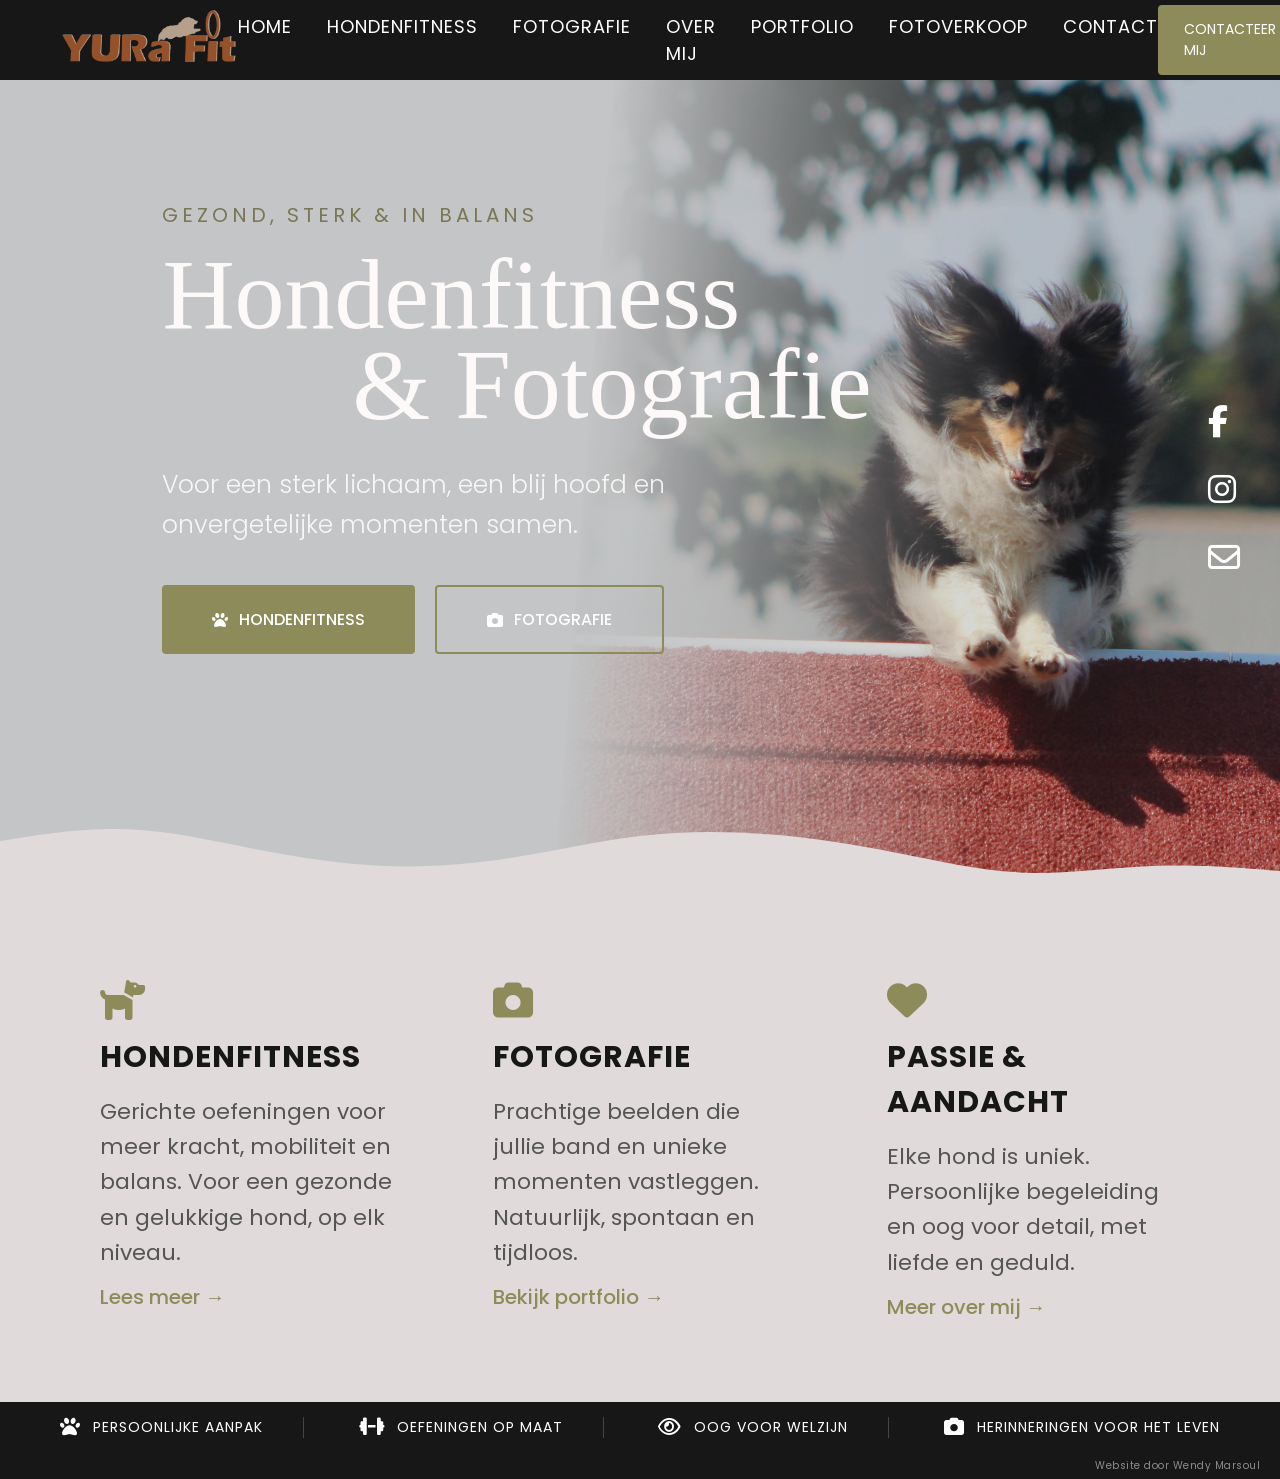
==== index.html @ e91c02cc "google meta" ====
<!DOCTYPE html>
<html lang="nl-BE">
    <head>
        <meta charset="UTF-8">
        <meta name="viewport" content="width=device-width, initial-scale=1.0">
        <title>YURa Fit</title>
        <meta name="description" content="YURa Fit biedt hondenfitness en hondenfotografie in Jeuk. Gerichte oefeningen voor een sterke, gezonde hond en unieke fotoshoots die jullie band vastleggen.">
        <meta property="og:title" content="YURa Fit - Hondenfitness & Fotografie">
        <meta property="og:description" content="Gerichte oefeningen voor een sterke, gezonde hond en unieke fotoshoots die jullie band vastleggen.">
        <meta property="og:image" content="https://www.yurafit.be/images/logo.png">
        <meta property="og:url" content="https://www.yurafit.be/">
        <meta property="og:type" content="website">
        <meta name="google-site-verification" content="JeFOUEMI4DxYwuW99Ffau11u6Cs1Gw92V0Bd8G1tP6U" />
        <link rel="icon" href="favicon.ico">
        <link rel="stylesheet" href="css/style.css">

        <!-- Google Font -->
        <link href="https://fonts.googleapis.com/css2?family=Poppins:wght@300;400;500;600;700&display=swap" rel="stylesheet"> <!--Die regel zorgt ervoor dat je website automatisch het lettertype Poppins van Google gebruikt.-->
        <!--Font Awesome toevoegen-->
        <link rel="stylesheet" href="https://cdnjs.cloudflare.com/ajax/libs/font-awesome/6.7.2/css/all.min.css"> 
    </head>
    <body>
        <header>
            <nav class="navbar"> <!--nav is een html-element het is een semantische HTML-tag-->

                <div class="logo">
                    <img src="images/logo.png" alt="Yurafit Logo">
                </div>

                <ul class="menu">
                    <li><a href="index.html">Home</a></li>
                    <li><a href="hondenfitness.html">Hondenfitness</a></li>
                    <li><a href="fotografie.html">Fotografie</a></li>
                    <li><a href="overmij.html">Over mij</a></li>
                    <li><a href="portfolio.html">Portfolio</a></li>
                    <li><a href="wedstrijdfotos.html">Fotoverkoop</a></li>
                    <li><a href="contact.html">Contact</a></li>
                </ul>

                <a href="contact.html" class="contact-btn">
                    Contacteer mij
                </a>

                <button class="hamburger" id="hamburger" aria-label="Menu openen">
                    <i class="fa-solid fa-bars"></i>
                </button>
            </nav>
        </header>
        <!-- ======================================
            HERO
        ====================================== -->
        <section class="hero">
            <div class="hero-content"> <!--Een container maken voor de tekst-->
                <p class="hero-subtitle">
                    GEZOND, STERK &amp; IN BALANS <!--&amp; is de HTML-code voor het ampersand-teken (&).-->
                </p>

                <h1 class="hero-title"> <!--Grote titel toevoegen-->
                    Hondenfitness <br> <!--br betekent begin op een nieuwe regel-->
                    <span class="hero-line2">&amp; Fotografie</span> <!--span = apart element om de 2 de regel te kunnen verschuiven naar rechts.-->
                </h1>

                <p class="hero-text">
                    Voor een sterk lichaam, een blij hoofd en
                    onvergetelijke momenten samen.
                </p>

                <div class="hero-buttons">
                    <a href="hondenfitness.html" class="btn btn-primary">
                        <i class="fa-solid fa-paw"></i> Hondenfitness
                    </a>
                    <a href="fotografie.html" class="btn btn-secondary">
                        <i class="fa-solid fa-camera"></i> Fotografie
                    </a>
                </div>
            </div>

            <div class="social-icons"> <!--Container voor de social media icoontjes-->
                <a href="https://www.facebook.com/profile.php?id=61557629198032" target="_blank">
                    <i class="fa-brands fa-facebook-f"></i> 
                </a>
                <a href="https://www.instagram.com/wendymarsoul" target="_blank">
                    <i class="fa-brands fa-instagram"></i>
                </a>
                <a href="contact.html">
                    <i class="fa-regular fa-envelope"></i>
                </a>
            </div>

            <div class="wave">
                <svg xmlns="http://www.w3.org/2000/svg"
                    viewBox="0 0 1440 320"
                    preserveAspectRatio="none">
                    <path fill="rgb(224,218,218)"
                        d="M0,128L24,117.3C48,107,96,85,144,90.7C192,96,240,128,288,154.7C336,181,384,203,432,208C480,213,528,203,576,181.3C624,160,672,128,720,112C768,96,816,96,864,106.7C912,117,960,139,1008,165.3C1056,192,1104,224,1152,229.3C1200,235,1248,213,1296,208C1344,203,1392,213,1416,218.7L1440,224L1440,320L0,320Z">
                    </path>
                </svg>
            </div>
            
        </section>
       
        <!-- ======================================
            OVER ONS
        ====================================== -->
        <section class="about">
            <div class="about-container">
                <div class="about-item">
                    <i class="fa-solid fa-dog"></i>
                    <h3>Hondenfitness</h3>
                    <p>Gerichte oefeningen voor meer kracht, mobiliteit en balans. Voor een gezonde en gelukkige hond, op elk niveau.</p>
                    <a href="hondenfitness.html">Lees meer &rarr;</a>
                </div>

                <div class="about-item">
                    <i class="fa-solid fa-camera"></i>
                    <h3>Fotografie</h3>
                    <p>Prachtige beelden die jullie band en unieke momenten vastleggen. Natuurlijk, spontaan en tijdloos.</p>
                    <a href="fotografie.html">Bekijk portfolio &rarr;</a>
                </div>

                <div class="about-item">
                    <i class="fa-solid fa-heart"></i>
                    <h3>Passie &amp; aandacht</h3>
                    <p>Elke hond is uniek. Persoonlijke begeleiding en oog voor detail, met liefde en geduld.</p>
                    <a href="overmij.html">Meer over mij &rarr;</a>
                </div>
            </div>
        </section>

        <!-- ======================================
            VOETTEKST
        ====================================== -->
        <section class="info-bar">
            <div class="info-bar-container">

                <div class="info-item">
                    <i class="fa-solid fa-paw"></i>
                    <span>Persoonlijke aanpak</span>
                </div>

                <div class="info-item">
                    <i class="fa-solid fa-dumbbell"></i>
                    <span>Oefeningen op maat</span>
                </div>

                <div class="info-item">
                    <i class="fa-regular fa-eye"></i>
                    <span>Oog voor welzijn</span>
                </div>

                <div class="info-item">
                    <i class="fa-solid fa-camera"></i>
                    <span>Herinneringen voor het leven</span>
                </div>
            </div>
        </section>

        <footer class="credit-footer">
            <p>Website door Wendy Marsoul</p>
        </footer> 

        <script src="js/script.js"></script>
    </body>
</html>
---- css/style.css ----
/* RESET */
html, body{
    max-width:100%;
    overflow-x:hidden;
}

*{  /* * is een selector. Het betekent: Selecteer alle HTML-elementen op de pagina.*/
    margin:0;
    padding:0;
    box-sizing:border-box;
}

body{
    font-family:'Poppins',sans-serif;
}


/* NAVBAR */
.navbar{ /*Het punt betekent: Zoek een element met deze class.*/
    background:#171717;
    height:80px;
    display:flex;
    justify-content:space-between;
    align-items:center;
    padding:0 60px;
    position:relative;
}

.logo img{
    height:55px;
}

.menu{
    display:flex;
    list-style:none;
    gap:35px;
}

.menu a{
    color:white;
    text-decoration:none;
    text-transform:uppercase;
    font-size:18px;
    letter-spacing:1px;
    transition:0.3s;
}

.menu a:hover{  /*Zoek alle <a>-elementen die zich binnen .menu bevinden. :hover = Dit is een pseudo-class. Ee pseudo-class beschrijft een toestand van een element. hover betekent: Wanneer de muis boven het element hangt.*/
    color:#b7b07a;
}

.contact-btn{
    background:#8e8b5b;
    color:white;
    text-decoration:none;
    padding:14px 26px;
    border-radius:4px;
    font-size:14px;
    text-transform:uppercase;
    transition:0.3s;
}

.contact-btn:hover{
    background:#a39f6f;
}

/* ======================================
   HERO
====================================== */
.hero{ /*Achtergrond instellen*/
    position:relative; /*Alles wat ín deze hero-sectie komt, mag zich ten opzichte van deze sectie positioneren. = nodig voor de overlay*/
    height:820px;
    background-image:url("../images/hero.jpg");
    background-size:cover;
    background-position: 65% center;
    background-repeat:no-repeat;
    overflow: hidden; 
}

.hero::before{ /*Maak een extra laag vóór de inhoud. Je hoeft daarvoor niets in HTML te zetten.*/
    content:""; /*De browser maakt een leeg element. Zonder deze regel verschijnt de overlay niet.*/
    position:absolute; /*Hiermee mag de laag exact geplaatst worden.*/
    top:0; /*Begint helemaal bovenaan.*/
    left:0; /*Begint helemaal links.*/
    width:100%; /*Wordt even breed als de hero.*/
    height:100%; /*Wordt even hoog als de hero.*/
    background:rgba(0,0,0,0.15); /*Donkere transparantie*/
    z-index:1; /*Werkt als lagen. Geeft de positie aan op welke laag de overlay zich bevindt*/
}

.hero-content{ /*De container op de juiste plaats zetten*/
    position: relative;
    z-index: 2;
    width: 900px; /*De tekst mag maximaal 600 pixels breed zijn.*/
    padding-top: 120px; /*De inhoud komt 120 pixels onder de bovenkant van de afbeelding.*/
    margin-left: 60px; /*De inhoud komt 60 pixels van de linkerkant.*/
    padding-left: 8%; /*schaalt mee met de breedte van het scherm.*/
}

.hero-subtitle{  /*Gezond, Sterk & In balans*/
    font-size: 20px; 
    letter-spacing: 4px;
    text-transform: uppercase;
    color: #7b7754;
    margin-bottom: 20px;
}

.hero-title{ /*Hondenfitness & Fotografie*/
    font-family: 'Cormorant Garamond', serif;
    font-size: 100px;
    font-weight: 500;
    line-height: 0.9; /*De afstand tussen de twee regels wordt iets kleiner*/
    color: #fdf9f9;
    margin-bottom: 35px; /*Laat ruimte vrij voor de tekst die onder de titel komt*/
}
.hero-line2{
    display: block;
    white-space: nowrap; /* voorkomt afbreken naar regel 3 */
    margin-left: 190px;
}

.hero-text{
    width: 630px;
    margin-top: 25px;
    font-size: 25px;
    line-height: 1.6;
    color: rgba(255,255,255,0.85);
    font-weight: 300;
}

.hero-buttons{
    display: flex; /*flex zorgt ervoor dat de knoppen naast elkaar komen te staan*/
    gap: 20px; /*20px ruimte tussen de knoppen*/
    margin-top: 40px;
}

.btn{ /*Basisopmaak voor de knoppen*/
    text-decoration: none;
    text-transform: uppercase;
    padding: 20px 50px;
    border-radius: 4px;
    font-size: 16px;
    font-weight: 500;
    transition: 0.3s;
    display: inline-flex;
     align-items: center;     /* icoon en tekst netjes verticaal centreren */
    gap: 11px;  /* ruimte tussen icoon en tekst */
}

.btn-primary{
    background: #8e8b5b;
    color: white;
}

.btn-secondary{
    border: 2px solid #8e8b5b;
    color: white;
}

.btn:hover{
    transform: translateY(-3px); /*Wanneer je met de muis over een knop gaat, schuift hij 3 pixels omhoog.*/
}

.social-icons{ /*Icoontjes van sociale media rechts op de pagina plaatsen*/
    position:absolute; /*Haal dit element uit de normale documentstroom en laat mij zelf bepalen waar het komt.*/
    right:40px; /*Plaats dit element 40 pixels van de rechterrand.*/
    top:50%; /*Begin op de helft van de hoogte van de hero. Dat is niet hetzelfde als centreren.*/
    transform:translateY(-50%); /*Dat verschuift het element nog een halve eigen hoogte omhoog. Daardoor staat het perfect verticaal gecentreerd.*/
    z-index:2; 
    display:flex;
    flex-direction:column;
    gap:20px;
}

.social-icons a{ /*Linken opmaken*/
    color:white;
    text-decoration:none;
    font-size:32px;
    transition:0.3s;
}

.social-icons a:hover{
    color:#b7b07a;
    transform:scale(1.2); /*Maak het element 20% groter.*/
}

.wave{
    position:absolute;
    bottom:-1px;
    left:0;
    width:100%;
    z-index:3;   /* zorgt dat de golf boven de donkere overlay ligt */
}

.wave svg{
    display:block;
    width:100%;
    height:100px;
}

/* ======================================
   OVER ONS
====================================== */
.about{
    background:rgb(224, 218, 218);
    padding: 80px 100px;
}

.about-container{
    display:flex;
    justify-content:space-between;
    gap:100px;
}

.about-item{
    flex:1;
}

.about-item i{
    font-size:40px;
    color:#8e8b5b;
    margin-bottom:15px;
}

.about-item h3{
    font-size:30px;
    text-transform:uppercase;
    letter-spacing:1px;
    margin-bottom:14px;
    color:#171717;
}

.about-item p{
    font-size:22px;
    line-height:1.6;
    color:#555;
    margin-bottom:12px;
}

.about-item a{
    font-size:20px;
    color:#8e8b5b;
    text-decoration:none;
    font-weight:500;
}

.about-item a:hover{
    text-decoration:underline;
}

/* ======================================
   INFO BAR
====================================== */
.info-bar{
    background:#171717;
    padding:15px 60px;
}

.info-bar-container{
    display:flex;
    justify-content:space-between;
    align-items:center;
}

.info-item{
    display:flex;
    align-items:center;
    gap:12px;
    color:white;
    font-size:14px;
    text-transform:uppercase;
    letter-spacing:1px;
}

.info-item i{
    font-size:20px;
    color:white;
}

.info-item:not(:last-child){
    border-right:1px solid rgba(255,255,255,0.2);
    padding-right:40px;
}

/* ======================================
   CREDIT FOOTER
====================================== */
.credit-footer{
    background:#171717;
    padding:5px 20px;
    text-align:right;
}

.credit-footer p{
    color:rgba(255,255,255,0.5);
    font-size:10px;
    letter-spacing:0.5px;
}

/* ======================================
   PAGE HERO (subpaginas)
====================================== */
.page-hero{
    background:#d9d3d3;
    padding:70px 32px 50px;
    text-align:center;
}

.page-hero-subtitle{
    font-size:14px;
    letter-spacing:3px;
    text-transform:uppercase;
    color:#7b7754;
    margin-bottom:14px;
}

.page-hero-title{
    font-family:'Cormorant Garamond', serif;
    font-size:48px;
    font-weight:500;
    color:#171717;
    margin-bottom:18px;
}

.page-hero-text{
    max-width:500px;
    margin:0 auto;
    font-size:16px;
    line-height:1.7;
    color:#555;
}

/* ======================================
   WHY SECTION
====================================== */
.why-section{
    padding:70px 60px;
}

.why-container{
    display:flex; /*display:flex op .why-container zet tekst en foto naast elkaar, elk met flex:1 zodat ze evenveel ruimte innemen.*/
    align-items:flex-start; /*Nu blijft de foto netjes bovenaan staan in plaats van verticaal gecentreerd te worden tegenover de veel langere tekst.*/
    gap:60px;
}

.why-text{
    flex:1;
}

.why-text h2{
    font-size:24px;
    font-weight:500;
    color:#171717;
    margin-bottom:18px;
}

.why-text p{
    font-size:16px;
    line-height:1.7;
    color:#555;
    margin-bottom:16px;
}

.why-image{
    flex:1;
    position:sticky; /*De foto blijft staan tijdens het scrollen*/
    top:100px;
}

.why-image img{
    width:100%;
    height:480px;
    object-fit:cover; /*object-fit:cover op de afbeelding zorgt ervoor dat de foto altijd de volledige .why-image-ruimte vult zonder vervormd te worden — de foto wordt indien nodig een beetje "bijgesneden".*/
    border-radius:8px; /*border-radius:8px geeft de foto lichtjes afgeronde hoeken, passend bij de rest van je site (knoppen hebben ook afgeronde hoeken).*/
    display:block;
}

.why-text ul{
    margin:0 0 20px 20px;
    padding:0;
}

.why-text ul li{
    font-size:16px;
    line-height:1.8;
    color:#555;
    margin-bottom:6px;
}

.why-text ul li::marker{
    color:#8e8b5b;
}

/* ======================================
   PROGRAMS SECTION
====================================== */
.programs-section{
    background:rgb(224, 218, 218);
    padding:60px 60px;
}

.programs-title{
    font-size:24px;
    font-weight:600;
    color:#171717;
    margin-bottom:30px;
    text-align:center
}

.programs-grid{
    display:grid;
    grid-template-columns:repeat(4, 1fr);
    gap:24px;
}

.programs-grid.photography-grid{ /*Door de extra klasse photography-grid toe te voegen naast programs-grid in je HTML, kan je dezelfde basisopmaak hergebruiken, maar toch een ander aantal kolommen instellen — dit heet een "modifier"-klasse.*/
    grid-template-columns:repeat(3, 1fr);
}

.program-card{
    background:white;
    border-radius:12px;
    padding:24px;
}

.program-card i{
    font-size:24px;
    color:#8e8b5b;
    margin-bottom:14px;
}

.program-card h3{
    font-size:15px;
    text-transform:uppercase;
    letter-spacing:0.5px;
    color:#171717;
    margin-bottom:10px;
}

.program-card p{
    font-size:14px;
    line-height:1.6;
    color:#555;
}

/* ======================================
   CTA SECTION
====================================== */
.cta-section{
    padding:10px 32px 60px;
    text-align:center;
}

.cta-section h2{
    font-size:22px;
    font-weight:600;
    color:#171717;
    margin-bottom:14px;
}

.cta-section p{
    font-size:16px;
    color:#555;
    margin-bottom:26px;
}

/* ======================================
   TEXT SECTION (Over mij)
====================================== */
.text-section{
    padding:60px 32px;
}

.text-section-container{
    max-width:700px;
    margin:0 auto;
}

.text-section-container h2{
    font-size:24px;
    font-weight:600;
    color:#171717;
    margin-bottom:18px;
}

.text-section-container p{
    font-size:16px;
    line-height:1.8;
    color:#555;
    margin-bottom:16px;
}

/* ======================================
   TEXT SECTION opmaak (Over mij)
====================================== */
.text-section-container h3{
    font-size:18px;
    font-weight:600;
    color:#171717;
    margin-top:36px;
    margin-bottom:16px;
    padding-top:24px;
    border-top:1px solid #ddd;  /*dit creëert de dunne scheidingslijn boven elke tussentitel, zoals je in de afbeeldingen ziet.*/
}

.text-section-container ul{
    margin:0 0 20px 24px;
    padding:0;
}

.text-section-container ul li{
    font-size:16px;
    line-height:1.8;
    color:#555;
    margin-bottom:14px;
}

.text-section-container ul li::marker{ /*kleurt de bolletjes (ul) in de olijfgroene accentkleur, voor visuele samenhang.*/
    color:#8e8b5b;
}

.text-section-container b{
    color:#171717;
}

.quote{
    font-style:italic;
    font-size:16px;
    line-height:1.8;
    color:#555;
    border-left:2px dashed #b7b07a; /*geeft het citaat de gestippelde verticale lijn zoals in je voorbeeldafbeelding.*/
    padding:6px 0 6px 20px;
    margin:30px 0 0;
}

.quote::before{ /*.quote::before en ::after voegen automatisch de aanhalingstekens toe via CSS, dus je hoeft ze niet zelf in de tekst te typen — netter en makkelijker aan te passen indien je de stijl ooit wil wijzigen.*/
    content:'"'; 
}

.quote::after{
    content:'"';
    white-space:nowrap; /*zorgt ervoor dat dit pseudo-element zelf nooit een eigen regel begint, ook al zou er toch nog ergens een toevallige spatie staan.*/
}

/* ======================================
   CONTACT SECTION
====================================== */
.contact-section{
    padding:70px 60px;
}

/* ======================================
   INFO CARDS (Contact)
====================================== */
.info-cards{
    display:flex;
    gap:24px;
    max-width:1100px;
    margin:0 auto;
}

.info-card{
    flex:1;
    background:#f4f1ea;
    border-radius:10px;
    padding:50px;
}

.info-card h3{
    font-family:'Cormorant Garamond', serif;
    font-size:34px;
    font-weight:700;
    color:#171717;
    margin-bottom:22px;
}

.info-row{
    display:flex;
    align-items:flex-start;
    gap:16px;
    margin-bottom:18px;
}

.info-row:last-child{
    margin-bottom:0;
}

.info-icon{
    width:36px;
    height:36px;
    background:#8e8b5b;
    border-radius:50%;
    display:flex;
    align-items:center;
    justify-content:center;
    color:white;
    font-size:14px;
    flex-shrink:0;
}

.info-row p{
    font-size:15px;
    line-height:1.6;
    color:#333;
}

.info-row a{
    color:#333;
    text-decoration:none;
}

.info-row a:hover{
    color:#8e8b5b;
}

.hours-row{
    display:flex;
    justify-content:space-between;
    padding:10px 0;
    border-bottom:1px solid #e0dcd0;
    font-size:14px;
    align-items:center;
    gap:16px;
}

.hours-row:last-child{
    border-bottom:none;
}

.hours-row span:first-child{
    font-weight:600;
    color:#171717;
}

.hours-row span:last-child{
    color:#555;
    white-space:nowrap;
}

.hours-row .closed{
    color:#999;
}

/* ======================================
   MAP SECTION
====================================== */
.map-section{
    padding:0 60px 70px;
}

.map-section h2{
    font-size:22px;
    font-weight:600;
    color:#171717;
    margin-bottom:20px;
    max-width:1100px;
    margin-left:auto;
    margin-right:auto;
}

.map-wrapper{
    width:100%;
    height:400px;
    max-width:1100px;
    margin:0 auto;
    border-radius:8px;
    overflow:hidden;
}

/* ======================================
   INFO SECTION (praktische info)
====================================== */
.info-section{  /*.info-section hergebruikt bewust géén grijze achtergrond (in tegenstelling tot .programs-section), zodat er visuele afwisseling ontstaat tussen de secties op je pagina — wit, dan grijs, dan weer wit, dan de olijfgroene CTA-knop als afsluiter. Dat voorkomt dat de pagina "plat" aanvoelt.*/
    padding:60px 60px;
}

.info-container{
    display:flex;
    justify-content:space-between;
    gap:40px;
    max-width:900px;
    margin:0 auto;
    text-align:center;
}

.info-block{
    flex:1;
}

.info-block i{
    font-size:26px;
    color:#8e8b5b;
    margin-bottom:14px;
}

.info-block h3{
    font-size:15px;
    text-transform:uppercase;
    letter-spacing:0.5px;
    color:#171717;
    margin-bottom:10px;
}

.info-block p{
    font-size:14px;
    line-height:1.6;
    color:#555;
}

/* ======================================
   GALLERY SECTION (Portfolio)
====================================== */
.gallery-section{
    padding:60px 60px;
}

.gallery-grid{
    display:grid;
    grid-template-columns:repeat(3, 1fr);
    gap:20px;
}

.gallery-item{
    overflow:hidden;
    border-radius:8px;
}

.gallery-item img{
    width:100%;
    height:320px;
    object-fit:cover;
    display:block;
    transition:0.4s;
}

.gallery-item img:hover{
    transform:scale(1.05);
}

/* ======================================
   GALLERY FILTERS (Portfolio)
====================================== */
.gallery-filters{
    display:flex;
    justify-content:center;
    gap:14px;
    padding:0px 60px 40px;
    margin-top:-40px;
    flex-wrap:wrap;
}

.filter-btn{
    background:none;
    border:1px solid #ccc;
    color:#555;
    padding:10px 24px;
    border-radius:4px;
    font-size:14px;
    text-transform:uppercase;
    letter-spacing:0.5px;
    cursor:pointer;
    transition:0.3s;
    font-family:'Poppins', sans-serif;
}

.filter-btn:hover{
    border-color:#8e8b5b;
    color:#8e8b5b;
}

.filter-btn.active{
    background:#8e8b5b;
    border-color:#8e8b5b;
    color:white;
}

.gallery-item.hidden{
    display:none;
}

/* ======================================
   LINKS SECTION (Fotografie.html)
====================================== */
.links-section{
    background:rgb(224, 218, 218);
    padding:50px 60px;
}

.links-grid{
    display:grid;
    grid-template-columns:repeat(2, 1fr);
    gap:24px;
    max-width:900px;
    margin:0 auto;
}

.link-card{
    display:flex; /*binnen elke .link-card zet icoon, tekst en pijltje netjes op één rij, met margin-left:auto op de pijl zodat die automatisch helemaal rechts uitlijnt.*/
    align-items:center;
    gap:18px;
    background:white;
    border:1px solid #ddd;
    border-radius:12px;
    padding:22px 24px;
    text-decoration:none;
    transition:0.3s;
}

.link-card:hover{
    border-color:#8e8b5b;
    transform:translateY(-3px); /*geeft een subtiele hover-interactie, zodat duidelijk is dat de hele kaart klikbaar is (niet enkel de tekst).*/
}

.link-card > i:first-child{
    font-size:26px;
    color:#8e8b5b;
    flex-shrink:0;
}

.link-card h3{
    font-size:15px;
    text-transform:uppercase;
    letter-spacing:0.5px;
    color:#171717;
    margin-bottom:4px;
}

.link-card p{
    font-size:13px;
    color:#555;
    line-height:1.5;
}

.link-arrow{
    margin-left:auto;
    color:#8e8b5b;
    font-size:16px;
    flex-shrink:0;
}

/* ======================================
   INTRO SECTION (Wedstrijdfoto's)
====================================== */
.intro-section{
    padding:40px 60px;
    display:flex;
    align-items:center;
    justify-content:space-between;
    gap:24px;
}

.intro-container{
    display:flex;
    align-items:center;
    justify-content:space-between;
    gap:24px;
    max-width:900px;
    margin:0 auto;
    width:100%;
}

.intro-container p{
    font-size:15px;
    line-height:1.7;
    color:#555;
    max-width:600px;
}

.instagram-btn{ /*.instagram-btn heeft een linear-gradient die de bekende Instagram-kleuren nabootst — dit is de enige plek in je hele site waar je een verloop gebruikt, wat bewust is: het herkenningspunt van het Instagram-logo weegt hier zwaarder dan visuele consistentie met de rest van je (verder vlakke) site.*/
    width:48px;
    height:48px;
    border-radius:8px;
    background:linear-gradient(45deg, #f09433, #e6683c, #dc2743, #cc2366, #bc1888);
    display:flex;
    align-items:center;
    justify-content:center;
    color:white;
    font-size:22px;
    text-decoration:none;
    flex-shrink:0;
    transition:0.3s;
}

.instagram-btn:hover{
    transform:scale(1.08);
}

/* ======================================
   EVENTS SECTION
====================================== */
.events-section{
    background:rgb(224, 218, 218);
    padding:50px 60px;
}

.events-container{
    max-width:900px;
    margin:0 auto;
}

.events-grid{
    display:grid;
    grid-template-columns:1fr 1fr;
    gap:16px;
}

.event-card{
    background:white;
    border-radius:8px;
    padding:20px 24px;
    display:flex;
    flex-direction:row;
    align-items:center;
    justify-content:space-between;
    gap:14px;
}

.events-container h2{
    font-size:20px;
    font-weight:600;
    color:#171717;
    margin-bottom:24px;
}

.event-info h3{
    font-size:16px;
    font-weight:600;
    color:#171717;
    margin-bottom:4px;
}

.event-info p{
    font-size:13px;
    color:#888;
}

.event-buttons{
    display:flex;
    gap:10px;
}

.event-btn{
    display:inline-flex;
    align-items:center;
    gap:8px;
    padding:10px 18px;
    border-radius:4px;
    font-size:13px;
    text-decoration:none;
    transition:0.3s;
}

.event-btn-outline{
    border:1px solid #ccc;
    color:#171717;
}

.event-btn-outline:hover{
    border-color:#8e8b5b;
    color:#8e8b5b;
}

.event-btn-filled{
    background:#8e8b5b;
    color:white;
}

.event-btn-filled:hover{
    background:#a39f6f;
}

.step-screenshot{
    width:100%;
    border-radius:6px;
    margin-bottom:15px;
    border:1px solid #e0dcd0;
}

/* ======================================
   PRICING SECTION
====================================== */
.pricing-section{
    padding:60px;
}

.pricing-container{ /*.pricing-container met grid-template-columns:1fr 1fr zet de twee boxen (Prijzen / Hoe bestellen) mooi naast elkaar, elk met evenveel breedte.*/
    display:grid;
    grid-template-columns:1fr 1fr;
    gap:30px;
    max-width:900px;
    margin:0 auto;
}

.pricing-box{
    border:1px solid #ddd;
    border-radius:10px;
    padding:26px 28px;
}

.pricing-box h3{
    display:flex;
    align-items:center;
    gap:10px;
    font-size:16px;
    font-weight:600;
    color:#171717;
    margin-bottom:20px;
}

.pricing-box h3 i{
    color:#8e8b5b;
    font-size:16px;
}

.pricing-box h4{
    font-size:13px;
    text-transform:uppercase;
    letter-spacing:0.5px;
    color:#888;
    margin:40px 0 15px;
}

.price-row{
    display:flex;
    justify-content:space-between;
    font-size:14px;
    color:#555;
    margin-bottom:10px;
}

.price-row span:last-child{
    font-weight:500;
    color:#171717;
}

.pricing-note{
    font-size:13px;
    line-height:1.6;
    color:#666;
    margin-top:4px;
}

.step-row{
    display:flex;
    align-items:flex-start;
    gap:12px;
    margin-bottom:14px;
}

.step-row:last-child{
    margin-bottom:0;
}

.step-number{ /*.step-number hergebruikt hetzelfde ronde-cirkel-patroon als je eerder al zag in het mockup-voorbeeld, opgebouwd met border-radius:50% op een vast breedte/hoogte-vak.*/
    background:#8e8b5b;
    color:white;
    width:22px;
    height:22px;
    border-radius:50%;
    display:flex;
    align-items:center;
    justify-content:center;
    font-size:12px;
    flex-shrink:0;
}

.step-row p{
    font-size:13px;
    color:#555;
    line-height:1.6;
}

/* ======================================
   NAVIGATIEBAR RESPONSIVE MAKEN 
====================================== */
.hamburger{
    display:none;
    background:none;
    border:none;
    color:white;
    font-size:26px;
    cursor:pointer;
}

@media (max-width: 768px){
    .gallery-filters{
        padding:0 20px 24px;
        gap:10px;
    }

    .filter-btn{
        padding:8px 16px;
        font-size:12px;
    }
    
    .hamburger{
        display:block;
    }

    .menu{
        display:none;
        position:absolute;
        top:80px;
        left:0;
        width:100%;
        background:#171717;
        flex-direction:column;
        gap:0;
        padding:10px 0;
        z-index:999;
    }

    .menu.active{
        display:flex;
    }

    .menu li{
        width:100%;
        text-align:center;
    }

    .menu a{
        display:block;
        padding:16px 20px;
    }

    .hero{
        height:auto;
        min-height:600px;
    }

    .hero-content{
        width:100%;
        padding-top:100px;
        margin-left:0;
        padding-left:20px;
        padding-right:20px;
    }

    .hero-title{
        font-size:48px;
    }

    .hero-line2{
        margin-left:60px;
    }

    .hero-text{
        width:100%;
        font-size:16px;
    }

    .hero-buttons{
        flex-direction:column;
        gap:14px;
    }

    .btn{
        padding:16px 30px;
        justify-content:center;
    }

    .social-icons{
        display:none;
    }

    .wave svg{
        height:50px;
    }

    .about{
        padding:40px 24px;
    }

    .about-container{
        flex-direction:column;
        gap:32px;
    }

    .about-item{
        max-width:100%;
    }

    .info-bar{
        padding:24px 20px;
    }

    .info-bar-container{
        flex-direction:column;
        align-items:flex-start;
        gap:16px;
    }

    .info-item:not(:last-child){
        border-right:none;
        padding-right:0;
        border-bottom:1px solid rgba(255,255,255,0.2);
        padding-bottom:16px;
        width:100%;
    }

    .page-hero{
        padding:50px 20px 36px;
    }

    .page-hero-title{
        font-size:32px;
    }

    .why-section{
        padding:40px 20px;
    }

    .why-container{
        flex-direction:column;
        gap:30px;
    }

    .why-image{
        position:static;
    }

    .why-image img{
        height:auto;
    }

    .programs-section{
        padding:40px 20px;
    }

    .programs-grid,
    .programs-grid.photography-grid{
        grid-template-columns:1fr;
    }

    .navbar{
        padding:0 20px;
    }

    .contact-btn{
        display:none;
    }
    .contact-section{
        padding:40px 20px;
    }

    .info-cards{
        display:flex;
        flex-direction:column;
        gap:20px;
        max-width:100%;
        margin:0 auto;
    }

    .info-card{
        padding:28px;
    }

    .info-card h3{
        font-size:24px;
    }

    .map-wrapper{
        height:280px;
    }

    .map-section{
        padding:0 20px 40px;
    }
    .gallery-section{
        padding:40px 20px;
    }

    .gallery-grid{
        grid-template-columns:1fr 1fr;
        gap:12px;
    }

    .gallery-item img{
        height:180px;
    }
    .links-section{
        padding:40px 20px;
    }

    .links-grid{
        grid-template-columns:1fr;
    }
    .info-section{
        padding:40px 20px;
    }

    .info-container{
        flex-direction:column;
        gap:28px;
    }
    .events-section,
    .pricing-section{
        padding:40px 20px;
    }

   .events-grid{
        grid-template-columns:1fr;
    }

    .event-card{
        flex-direction:column;
        align-items:flex-start;
    }

    .event-buttons{
        width:100%;
    }

    .event-btn{
        flex:1;
        justify-content:center;
    }

    .pricing-container{
        grid-template-columns:1fr;
    }
}
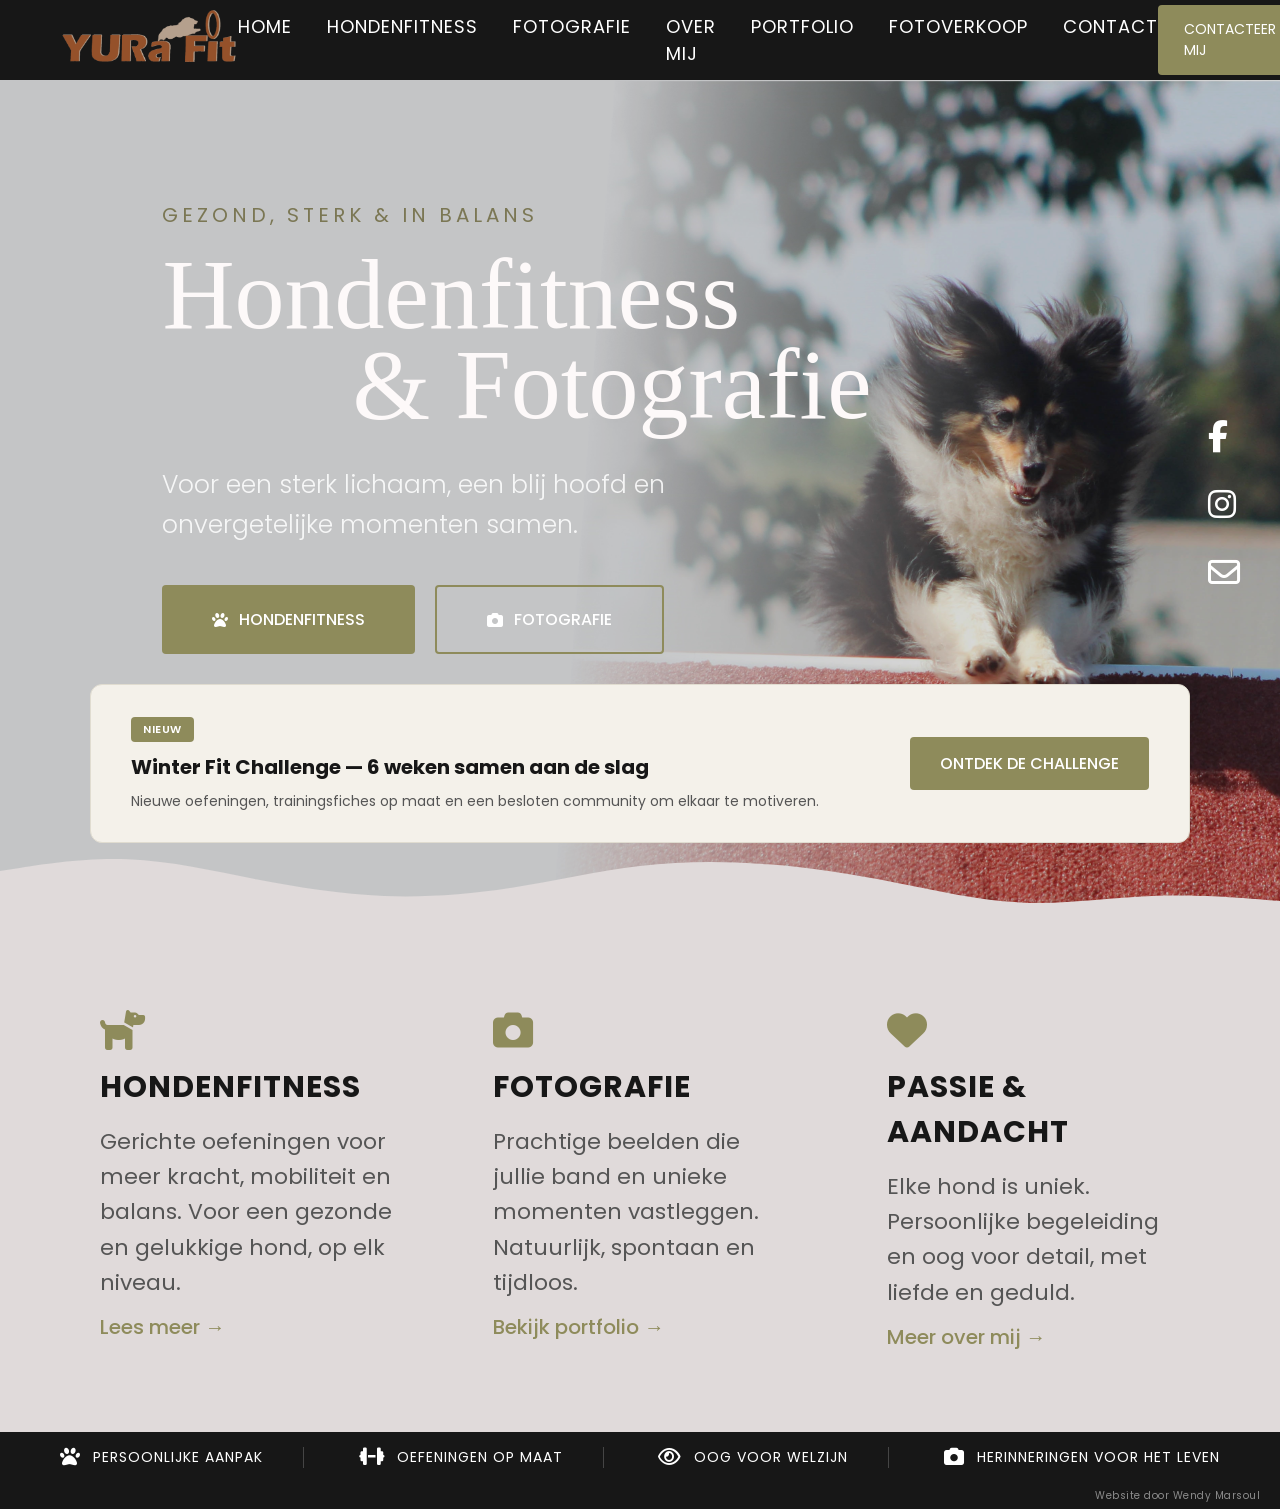
==== commit e16a7b16: "Winterchallenge + fotoverkoop" ====
--- a/index.html
+++ b/index.html
@@ -1,6 +1,7 @@
 <!DOCTYPE html>
 <html lang="nl-BE">
     <head>
+        <link rel="canonical" href="https://www.yurafit.be/">
         <meta charset="UTF-8">
         <meta name="viewport" content="width=device-width, initial-scale=1.0">
         <title>YURa Fit</title>
@@ -11,6 +12,46 @@
         <meta property="og:url" content="https://www.yurafit.be/">
         <meta property="og:type" content="website">
         <meta name="google-site-verification" content="JeFOUEMI4DxYwuW99Ffau11u6Cs1Gw92V0Bd8G1tP6U" />
+        <script type="application/ld+json">
+            {
+            "@context": "https://schema.org",
+            "@type": "LocalBusiness",
+            "name": "YURa Fit",
+            "image": "https://www.yurafit.be/images/logo.png",
+            "url": "https://www.yurafit.be/",
+            "telephone": "+32497334769",
+            "email": "info@yurafit.be",
+            "address": {
+                "@type": "PostalAddress",
+                "streetAddress": "Groenhof 39",
+                "postalCode": "3890",
+                "addressLocality": "Jeuk",
+                "addressCountry": "BE"
+            },
+            "openingHoursSpecification": [
+                {
+                "@type": "OpeningHoursSpecification",
+                "dayOfWeek": "Wednesday",
+                "opens": "09:00",
+                "closes": "19:00"
+                },
+                {
+                "@type": "OpeningHoursSpecification",
+                "dayOfWeek": "Friday",
+                "opens": "14:00",
+                "closes": "19:00"
+                },
+                {
+                "@type": "OpeningHoursSpecification",
+                "dayOfWeek": "Saturday",
+                "opens": "09:00",
+                "closes": "12:00"
+                }
+            ],
+            "description": "YURa Fit biedt hondenfitness en hondenfotografie in Jeuk. Gerichte oefeningen voor een sterke, gezonde hond en unieke fotoshoots die jullie band vastleggen."
+            }
+            </script>
+        
         <link rel="icon" href="favicon.ico">
         <link rel="stylesheet" href="css/style.css">
 
@@ -87,6 +128,15 @@
                 </a>
             </div>
 
+            <div class="challenge-banner">
+                <div class="challenge-banner-text">
+                    <span class="challenge-banner-badge">Nieuw</span>
+                    <h3>Winter Fit Challenge — 6 weken samen aan de slag</h3>
+                    <p>Nieuwe oefeningen, trainingsfiches op maat en een besloten community om elkaar te motiveren.</p>
+                </div>
+                <a href="winterfitchallenge.html" class="btn btn-primary">Ontdek de challenge</a>
+            </div>
+
             <div class="wave">
                 <svg xmlns="http://www.w3.org/2000/svg"
                     viewBox="0 0 1440 320"
@@ -96,9 +146,8 @@
                     </path>
                 </svg>
             </div>
-            
         </section>
-       
+
         <!-- ======================================
             OVER ONS
         ====================================== -->
--- a/css/style.css
+++ b/css/style.css
@@ -69,7 +69,7 @@
 ====================================== */
 .hero{ /*Achtergrond instellen*/
     position:relative; /*Alles wat ín deze hero-sectie komt, mag zich ten opzichte van deze sectie positioneren. = nodig voor de overlay*/
-    height:820px;
+    height:850px;
     background-image:url("../images/hero.jpg");
     background-size:cover;
     background-position: 65% center;
@@ -199,6 +199,58 @@
 }
 
 /* ======================================
+   Hondenfitness banner met link naar winterfitchallenge
+====================================== */
+.challenge-banner{
+    display:flex;
+    align-items:center;
+    justify-content:space-between;
+    gap:24px;
+    background:#f4f1ea;
+    border:1px solid #e0dcd0;
+    border-radius:12px;
+    padding:30px 40px;
+    max-width:1100px;
+    margin:30px auto 30px;
+    position:relative;
+    z-index:3;
+}
+
+.challenge-banner-text{
+    flex:1;
+}
+
+.challenge-banner-badge{
+    display:inline-block;
+    background:#8e8b5b;
+    color:white;
+    font-size:11px;
+    font-weight:600;
+    text-transform:uppercase;
+    letter-spacing:0.5px;
+    padding:4px 12px;
+    border-radius:4px;
+    margin-bottom:10px;
+}
+
+.challenge-banner h3{
+    font-size:20px;
+    color:#171717;
+    margin-bottom:8px;
+}
+
+.challenge-banner p{
+    font-size:14px;
+    color:#555;
+    line-height:1.6;
+}
+
+.challenge-banner .btn{
+    padding:14px 30px;
+    white-space:nowrap;
+}
+
+/* ======================================
    OVER ONS
 ====================================== */
 .about{
@@ -909,6 +961,12 @@
     border-radius:8px;
     padding:20px 24px;
     display:flex;
+    flex-direction:column;
+    gap:10px;
+}
+
+.event-top{
+    display:flex;
     flex-direction:row;
     align-items:center;
     justify-content:space-between;
@@ -1068,6 +1126,165 @@
     font-size:13px;
     color:#555;
     line-height:1.6;
+}
+
+.event-warning{
+    font-size:11px;
+    color:#b5651d;
+    margin-top:8px;
+    text-align:center;
+}
+
+/* ======================================
+   PIXIESET WAARSCHUWINGS-MODAL
+====================================== */
+.modal-overlay{
+    display:none;
+    position:fixed;
+    top:0;
+    left:0;
+    width:100%;
+    height:100%;
+    background:rgba(0,0,0,0.6);
+    z-index:2000;
+    align-items:center;
+    justify-content:center;
+}
+
+.modal-overlay.active{
+    display:flex;
+}
+
+.modal-box{
+    background:white;
+    border-radius:10px;
+    padding:32px;
+    max-width:420px;
+    width:90%;
+    max-height:85vh;
+    overflow-y:auto;
+}
+
+.modal-box h3{
+    font-size:18px;
+    color:#171717;
+    margin-bottom:16px;
+}
+
+.modal-box p{
+    font-size:14px;
+    line-height:1.6;
+    color:#333;
+    margin-bottom:10px;
+}
+
+.modal-box ol{
+    margin:0 0 14px 20px;
+}
+
+.modal-box ol li{
+    font-size:14px;
+    line-height:1.7;
+    color:#333;
+}
+
+.modal-buttons{
+    display:flex;
+    gap:12px;
+    margin-top:20px;
+}
+
+.modal-btn{
+    flex:1;
+    padding:12px;
+    border-radius:4px;
+    border:none;
+    font-size:14px;
+    font-weight:500;
+    cursor:pointer;
+    font-family:'Poppins', sans-serif;
+}
+
+.modal-cancel{
+    background:#eee;
+    color:#333;
+}
+
+.modal-cancel:hover{
+    background:#ddd;
+}
+
+.modal-ok{
+    background:#8e8b5b;
+    color:white;
+}
+
+.modal-ok:hover{
+    background:#a39f6f;
+}
+
+
+/* ======================================
+   WINTERFITCHALLENGE 
+====================================== */
+.btn-outline-dark{
+    border:2px solid #8e8b5b;
+    color:#171717;
+}
+
+.btn-outline-dark:hover{
+    background:#8e8b5b;
+    color:white;
+}
+
+.dogs-grid{
+    display:flex;
+    flex-wrap:wrap;
+    justify-content:center;
+    gap:24px;
+    max-width:1100px;
+    margin:0 auto;
+}
+
+.dogs-grid .dog-card{
+    width:calc(33.333% - 16px);
+}
+
+.dog-card{
+    background:white;
+    border-radius:12px;
+    overflow:hidden;
+    border:1px solid #ddd;
+    transition:0.3s;
+}
+
+.dog-card:hover{
+    transform:translateY(-3px);
+}
+
+.dog-card img{
+    width:100%;
+    height:260px;
+    object-fit:cover;
+    display:block;
+}
+
+.dog-card-content{
+    padding:20px 22px;
+}
+
+.dog-card-content h3{
+    font-family:'Cormorant Garamond', serif;
+    font-size:26px;
+    font-weight:700;
+    color:#171717;
+    margin-bottom:8px;
+}
+
+.dog-card-content p{
+    font-size:14px;
+    line-height:1.6;
+    color:#555;
 }
 
 /* ======================================
@@ -1320,4 +1537,24 @@
     .pricing-container{
         grid-template-columns:1fr;
     }
-}+
+    .dogs-grid{
+        grid-template-columns:1fr;
+    }
+
+    .dog-card img{
+        height:220px;
+    }
+
+    .challenge-banner{
+        flex-direction:column;
+        align-items:flex-start;
+        padding:24px;
+        text-align:left;
+    }
+
+    .challenge-banner .btn{
+        width:100%;
+        justify-content:center;
+    }
+}
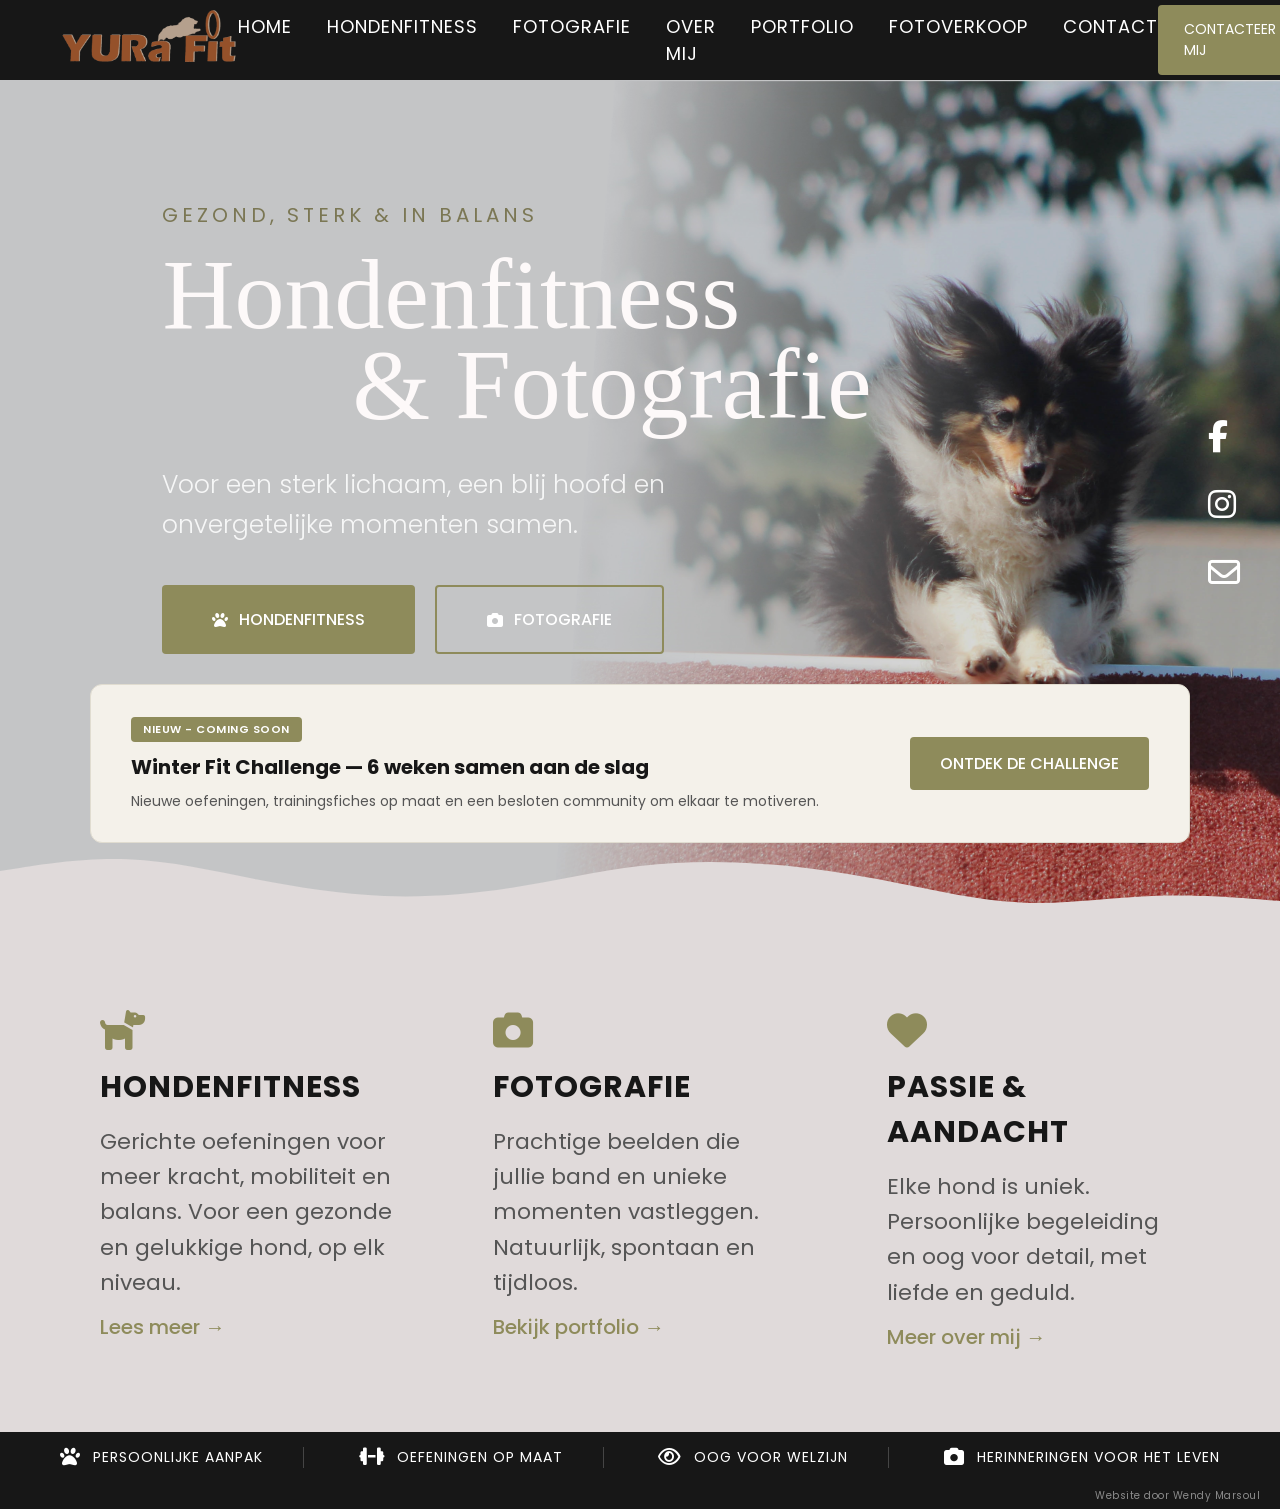
==== commit 0c7855d3: "winterfitchallenge onbereikbaar maken" ====
--- a/index.html
+++ b/index.html
@@ -130,11 +130,11 @@
 
             <div class="challenge-banner">
                 <div class="challenge-banner-text">
-                    <span class="challenge-banner-badge">Nieuw</span>
+                    <span class="challenge-banner-badge">Nieuw - Coming soon</span>
                     <h3>Winter Fit Challenge — 6 weken samen aan de slag</h3>
                     <p>Nieuwe oefeningen, trainingsfiches op maat en een besloten community om elkaar te motiveren.</p>
                 </div>
-                <a href="winterfitchallenge.html" class="btn btn-primary">Ontdek de challenge</a>
+                <a href="" class="btn btn-primary">Ontdek de challenge</a>
             </div>
 
             <div class="wave">
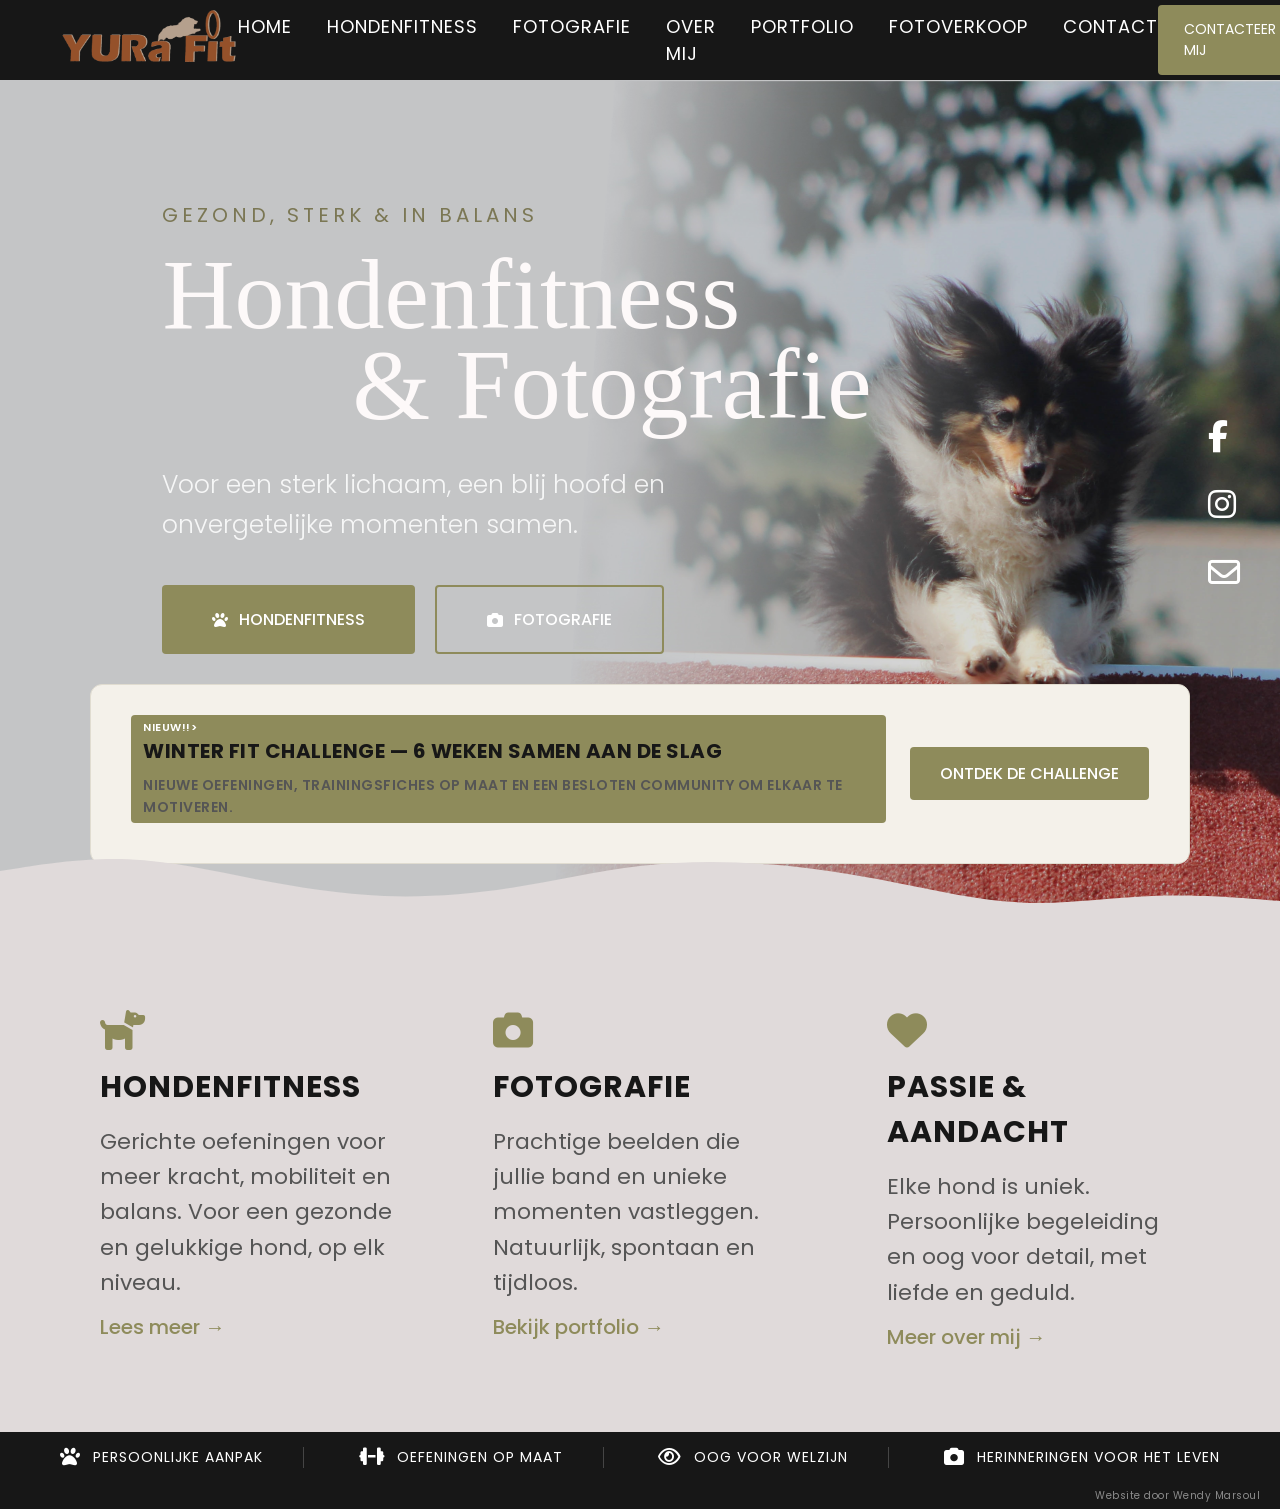
==== commit e56a40cf: "Winterchallenge" ====
--- a/index.html
+++ b/index.html
@@ -50,8 +50,18 @@
             ],
             "description": "YURa Fit biedt hondenfitness en hondenfotografie in Jeuk. Gerichte oefeningen voor een sterke, gezonde hond en unieke fotoshoots die jullie band vastleggen."
             }
-            </script>
+        </script>
         
+        <!-- Google tag (gtag.js) -->
+        <script async src="https://www.googletagmanager.com/gtag/js?id=G-HB450TM296"></script>
+        <script>
+        window.dataLayer = window.dataLayer || [];
+        function gtag(){dataLayer.push(arguments);}
+        gtag('js', new Date());
+
+        gtag('config', 'G-HB450TM296');
+        </script>
+
         <link rel="icon" href="favicon.ico">
         <link rel="stylesheet" href="css/style.css">
 
@@ -130,11 +140,11 @@
 
             <div class="challenge-banner">
                 <div class="challenge-banner-text">
-                    <span class="challenge-banner-badge">Nieuw - Coming soon</span>
+                    <span class="challenge-banner-badge">Nieuw!!>
                     <h3>Winter Fit Challenge — 6 weken samen aan de slag</h3>
                     <p>Nieuwe oefeningen, trainingsfiches op maat en een besloten community om elkaar te motiveren.</p>
                 </div>
-                <a href="" class="btn btn-primary">Ontdek de challenge</a>
+                <a href="winterfitchallenge.html" class="btn btn-primary">Ontdek de challenge</a>
             </div>
 
             <div class="wave">
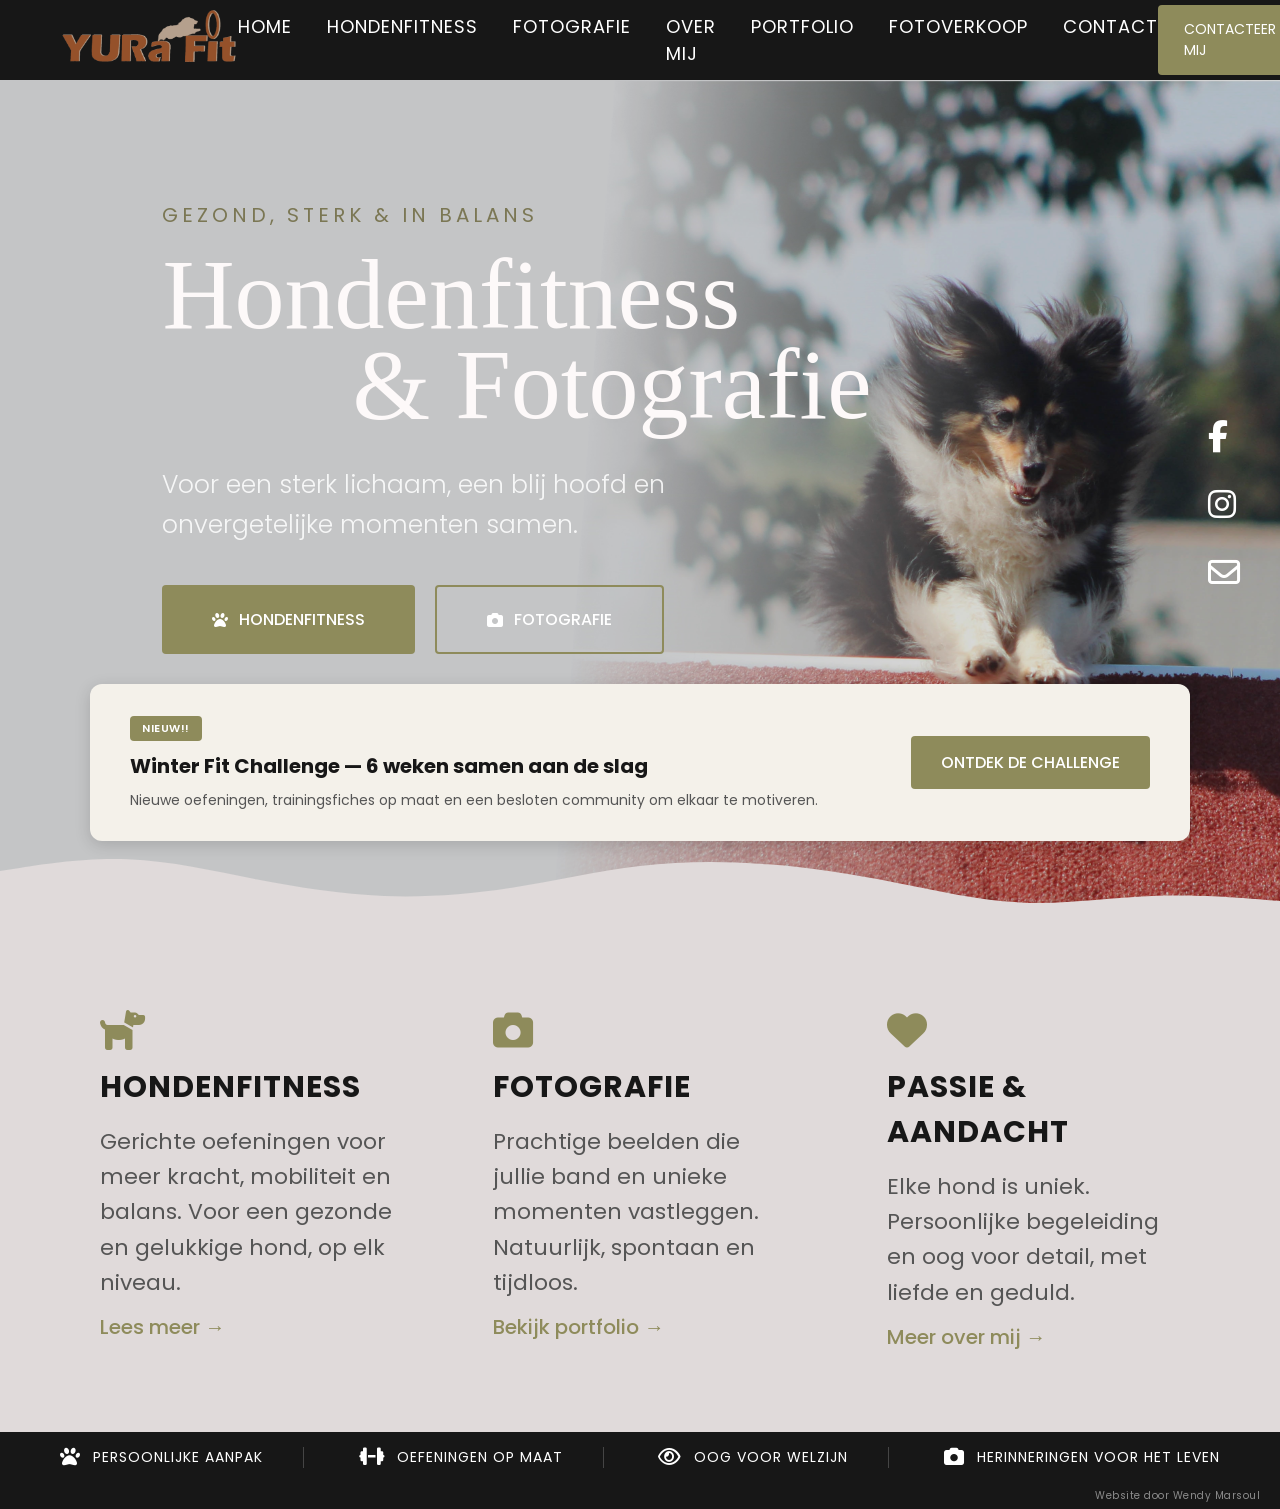
==== commit 8d2756c1: "Rand Winterfitchallenge aanpassen" ====
--- a/index.html
+++ b/index.html
@@ -140,7 +140,7 @@
 
             <div class="challenge-banner">
                 <div class="challenge-banner-text">
-                    <span class="challenge-banner-badge">Nieuw!!>
+                    <span class="challenge-banner-badge">Nieuw!!</span>
                     <h3>Winter Fit Challenge — 6 weken samen aan de slag</h3>
                     <p>Nieuwe oefeningen, trainingsfiches op maat en een besloten community om elkaar te motiveren.</p>
                 </div>
--- a/css/style.css
+++ b/css/style.css
@@ -207,7 +207,7 @@
     justify-content:space-between;
     gap:24px;
     background:#f4f1ea;
-    border:1px solid #e0dcd0;
+    box-shadow:0 4px 16px rgba(0,0,0,0.15);
     border-radius:12px;
     padding:30px 40px;
     max-width:1100px;
@@ -1288,6 +1288,32 @@
 }
 
 /* ======================================
+   NO EQUIPMENT NOTE (Winter Fit Challenge)
+====================================== */
+.no-equipment-note{
+    display:flex;
+    align-items:flex-start;
+    gap:16px;
+    background:rgb(224, 218, 218);
+    border-radius:8px;
+    padding:20px 24px;
+    margin:20px 0;
+}
+
+.no-equipment-note i{
+    font-size:22px;
+    color:#8e8b5b;
+    margin-top:2px;
+    flex-shrink:0;
+}
+
+.no-equipment-note p{
+    font-size:15px;
+    line-height:1.6;
+    color:#333;
+}
+
+/* ======================================
    NAVIGATIEBAR RESPONSIVE MAKEN 
 ====================================== */
 .hamburger{
